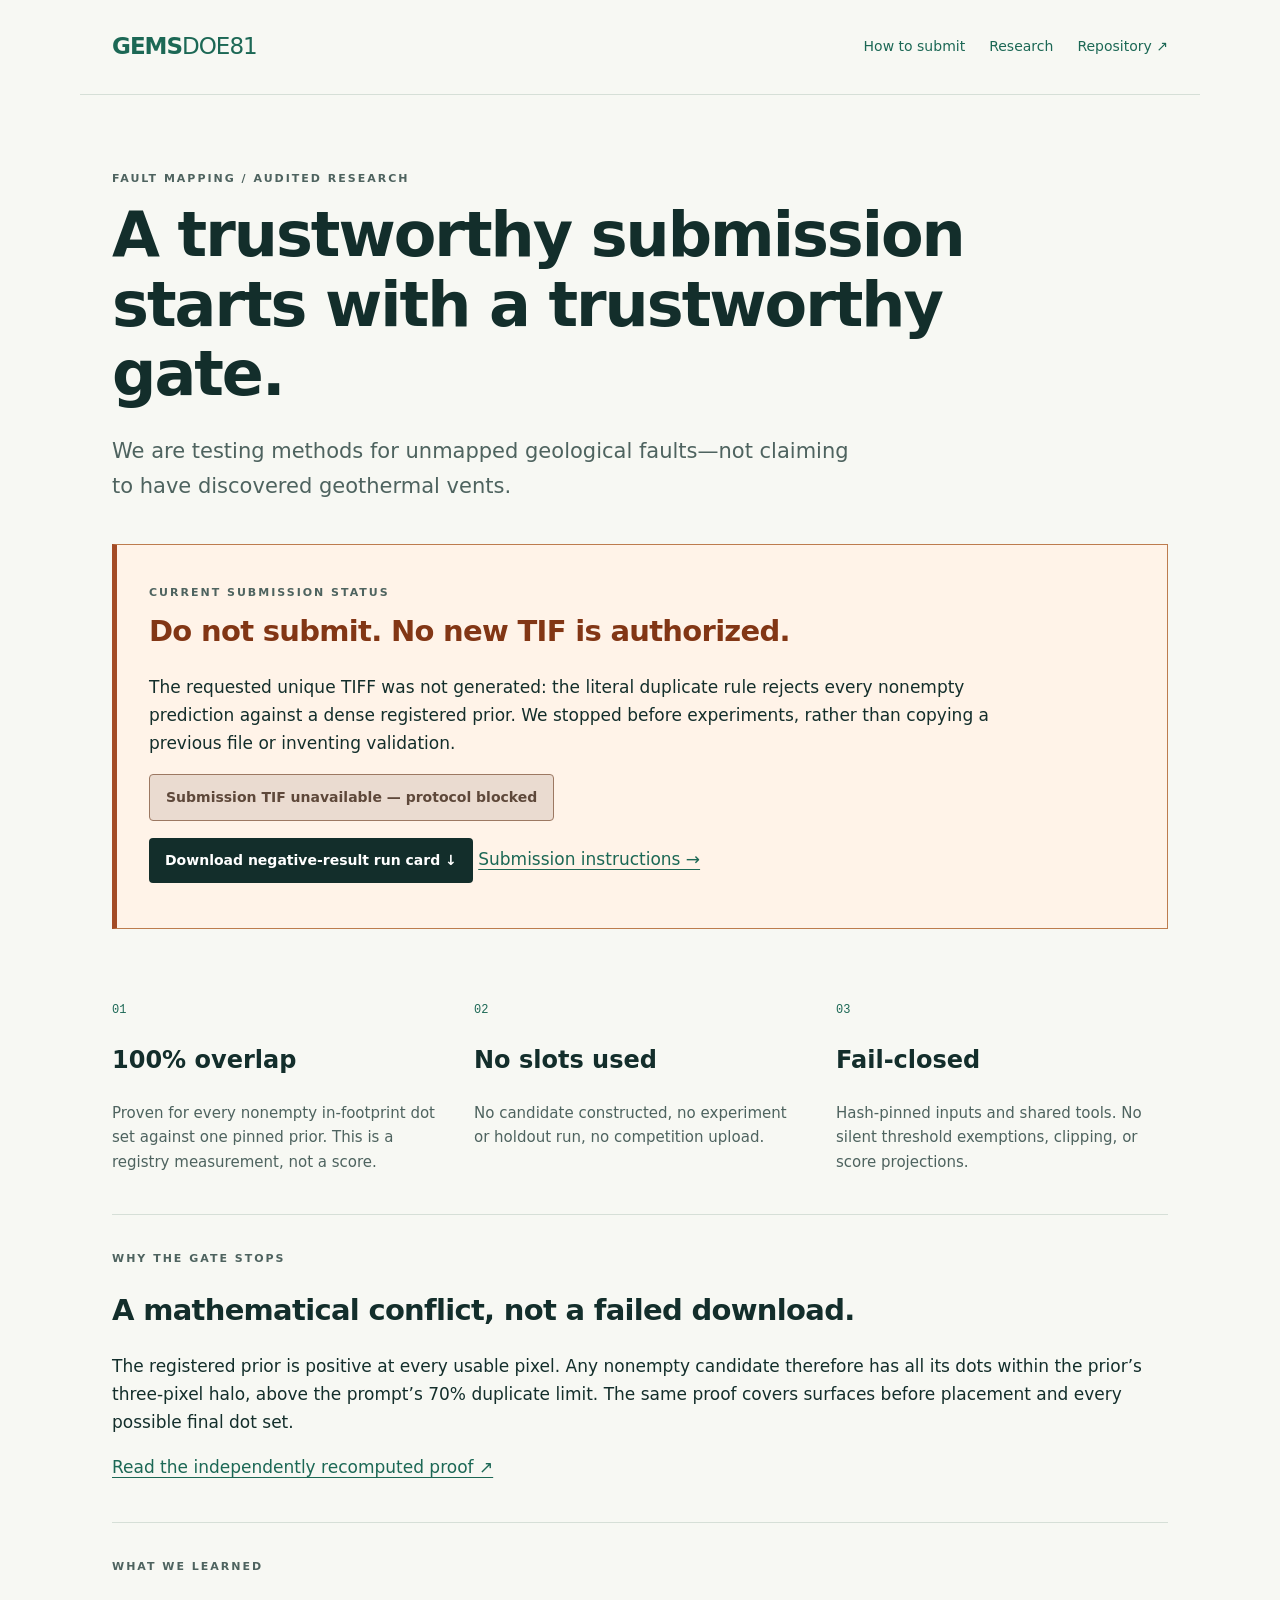
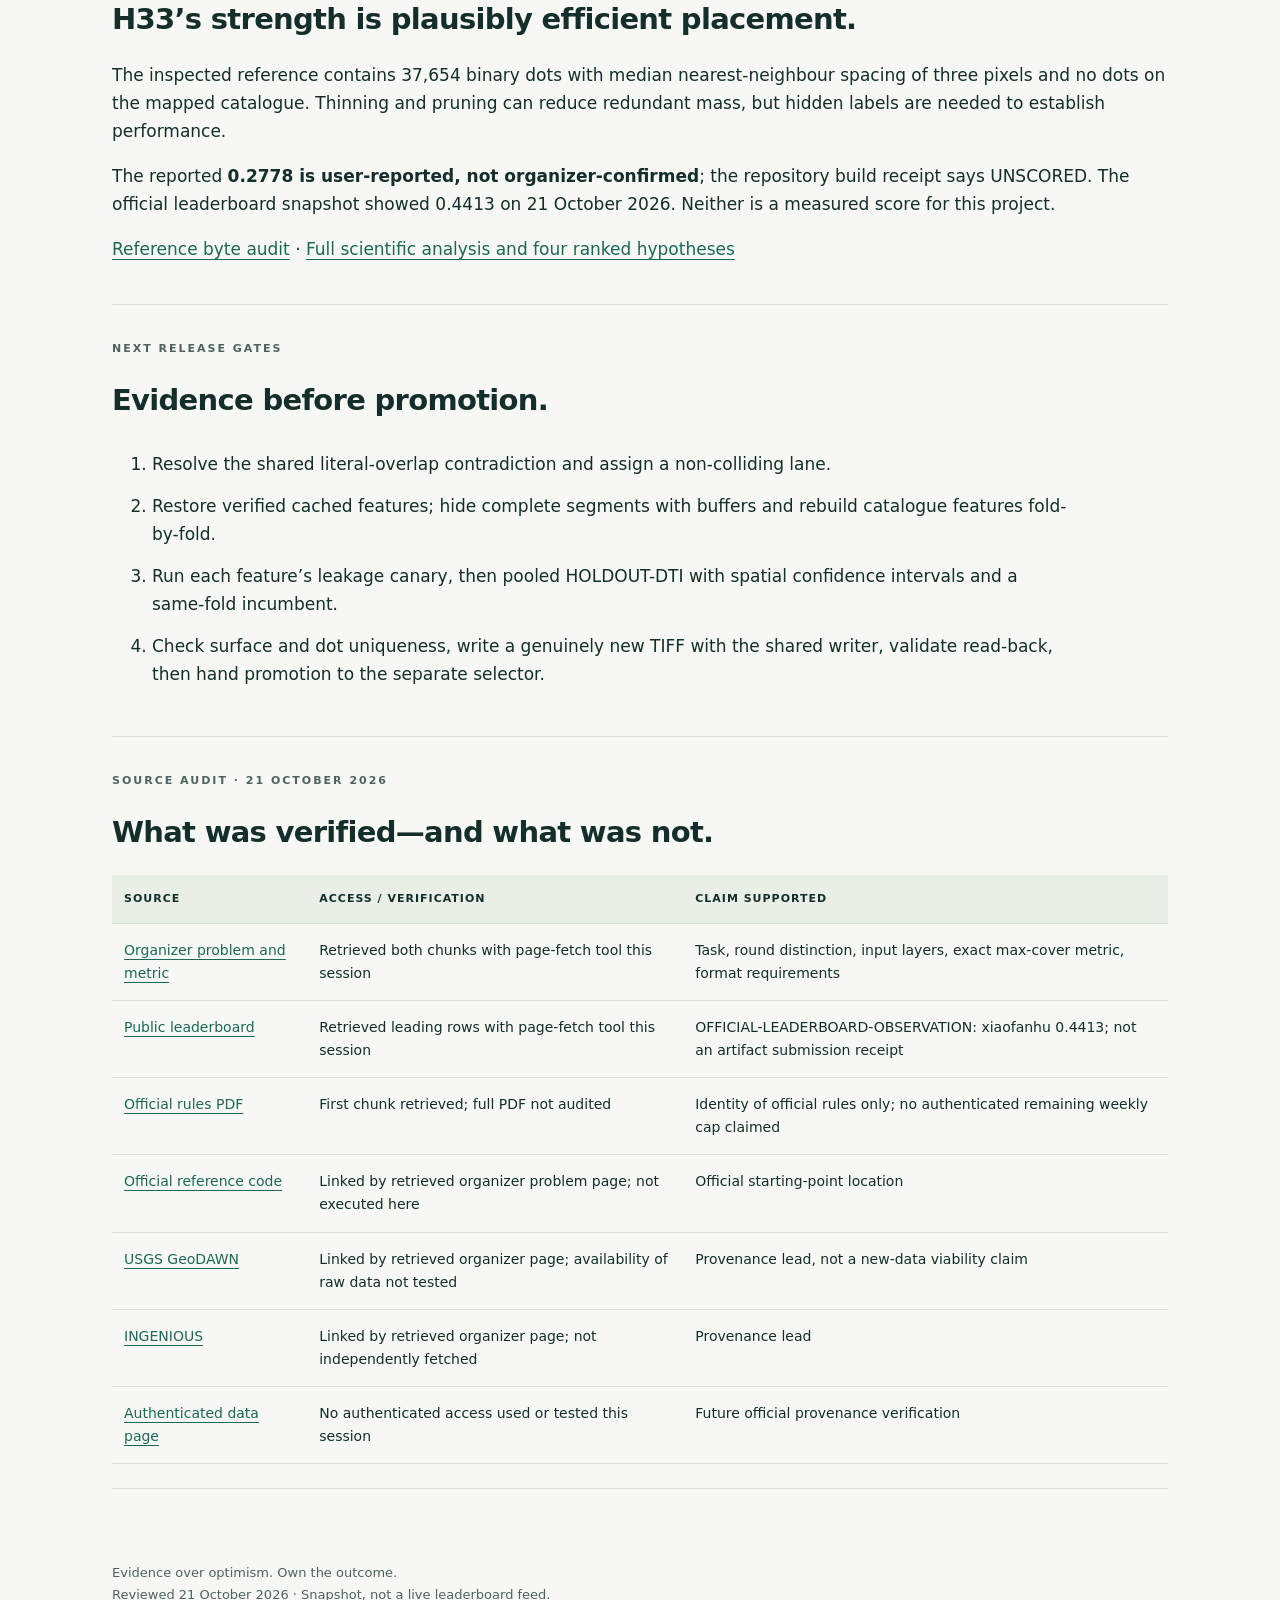
==== index.html @ 8469fa04 "Add verified registry stop proof, H33 audit, and fail-closed submission site Co-authored-by: arena-a" ====
<!doctype html><html lang="en"><meta charset="utf-8"><meta name="viewport" content="width=device-width,initial-scale=1"><meta http-equiv="refresh" content="0;url=docs/index.html"><title>GEMSDOE81 · Submission audit</title><body><h1>GEMSDOE81</h1><p>Do not submit: no new TIF is authorized.</p><p><a href="docs/index.html">Open the submission audit and executive summary →</a></p></body></html>
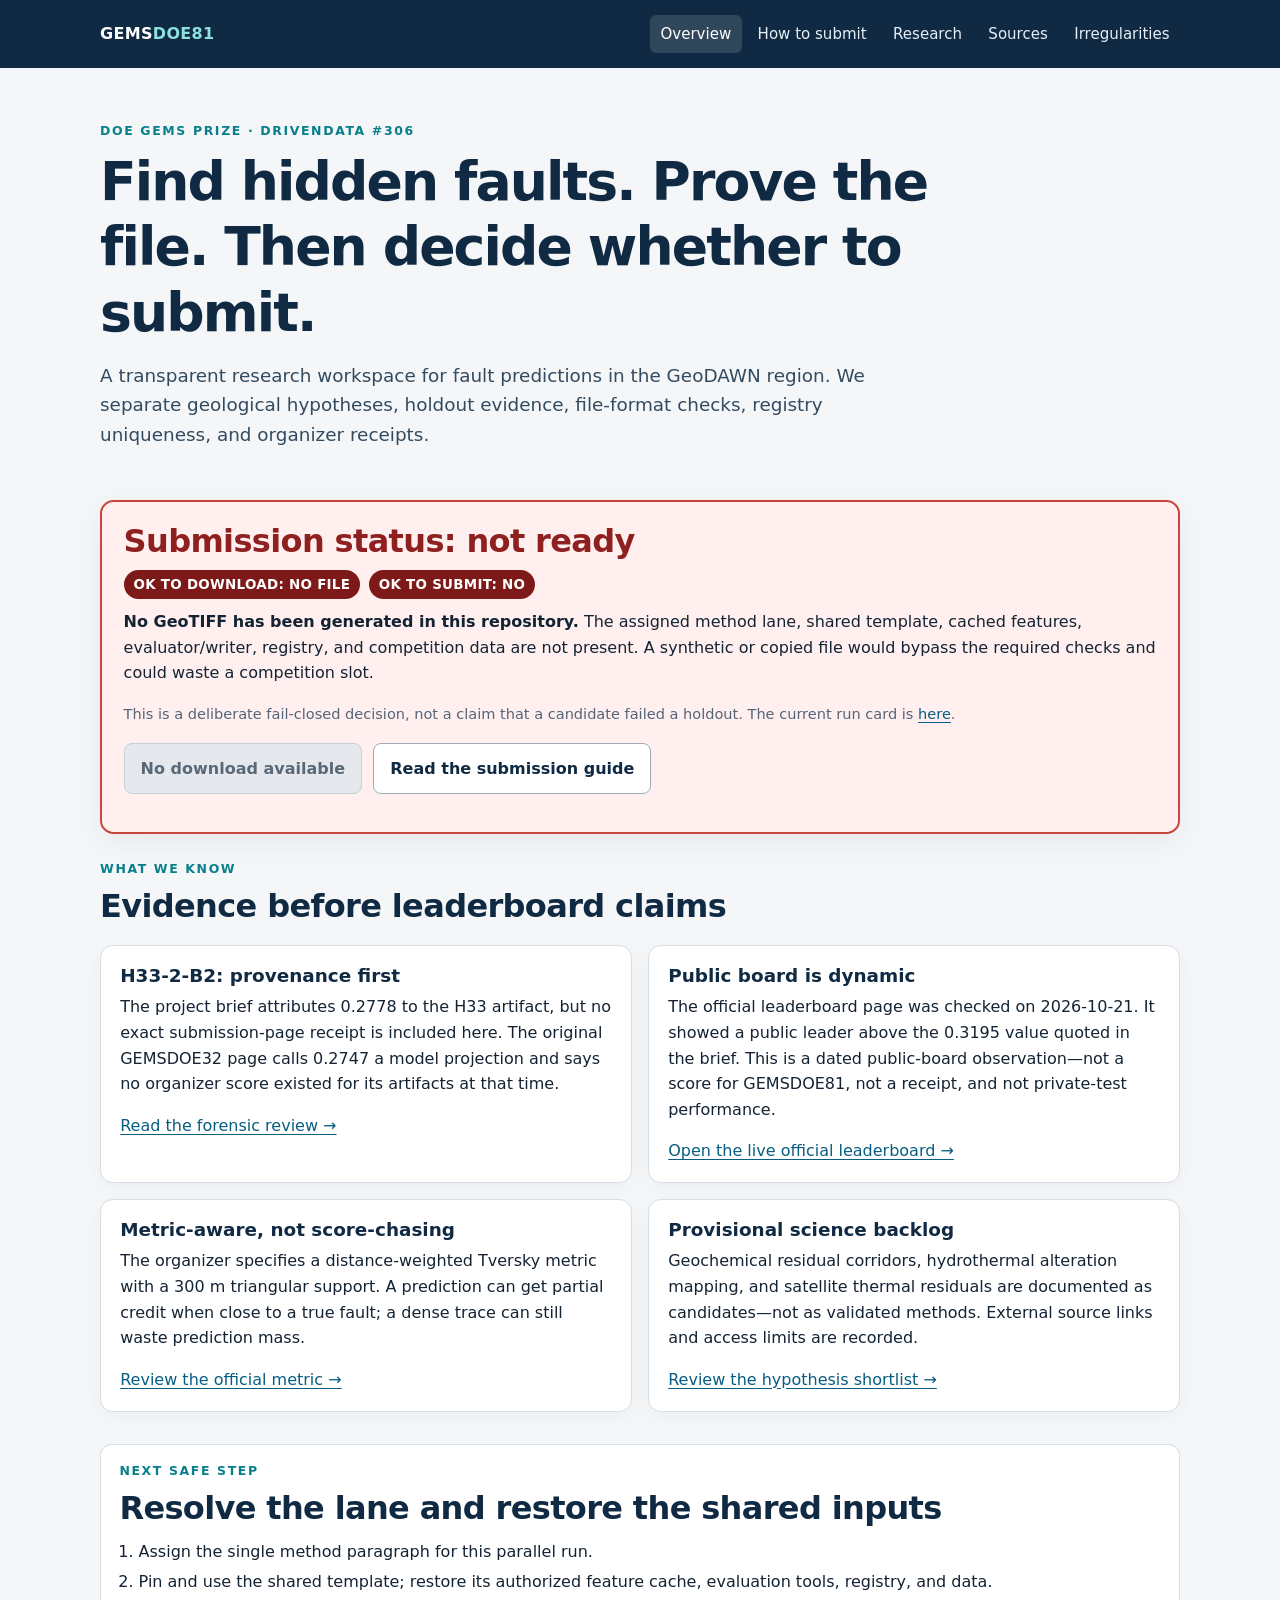
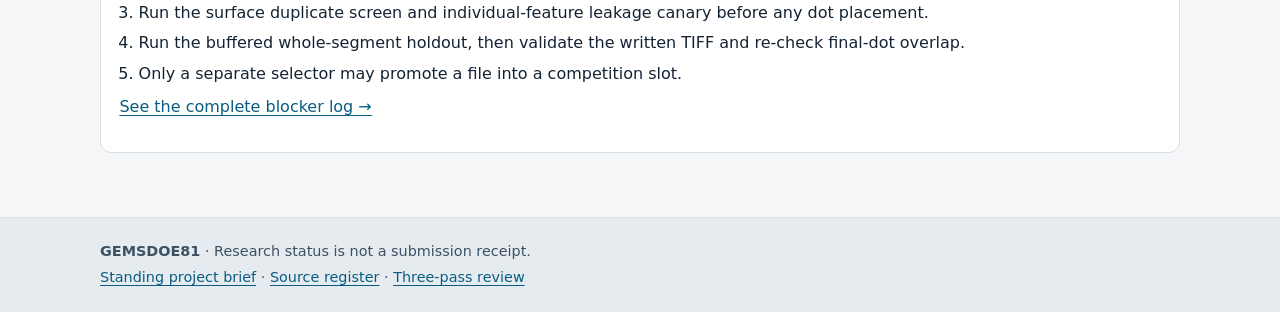
==== commit 7c0374c5: "Add evidence-gated GEMS research site and session review Co-authored-by: arena-agent <297053741+aren" ====
--- a/index.html
+++ b/index.html
@@ -1 +1,92 @@
-<!doctype html><html lang="en"><meta charset="utf-8"><meta name="viewport" content="width=device-width,initial-scale=1"><meta http-equiv="refresh" content="0;url=docs/index.html"><title>GEMSDOE81 · Submission audit</title><body><h1>GEMSDOE81</h1><p>Do not submit: no new TIF is authorized.</p><p><a href="docs/index.html">Open the submission audit and executive summary →</a></p></body></html>
+<!doctype html>
+<html lang="en">
+<head>
+  <meta charset="utf-8">
+  <meta name="viewport" content="width=device-width, initial-scale=1">
+  <meta name="description" content="GEMSDOE81 is an evidence-gated research workspace for the DOE GEMS Prize. Current submission status is clearly stated before any download.">
+  <title>GEMSDOE81 — GEMS Fault Discovery</title>
+  <link rel="stylesheet" href="styles.css">
+</head>
+<body>
+  <a class="skip-link" href="#main">Skip to content</a>
+  <header class="site-header">
+    <div class="header-inner">
+      <a class="brand" href="index.html" aria-label="GEMSDOE81 home">GEMS<span>DOE81</span></a>
+      <nav aria-label="Main navigation">
+        <a href="index.html" aria-current="page">Overview</a>
+        <a href="executive-summary.html">How to submit</a>
+        <a href="research.html">Research</a>
+        <a href="sources.html">Sources</a>
+        <a href="irregularities.html">Irregularities</a>
+      </nav>
+    </div>
+  </header>
+  <main id="main">
+    <section class="hero">
+      <p class="eyebrow">DOE GEMS Prize · DrivenData #306</p>
+      <h1>Find hidden faults. Prove the file. Then decide whether to submit.</h1>
+      <p class="lede">A transparent research workspace for fault predictions in the GeoDAWN region. We separate geological hypotheses, holdout evidence, file-format checks, registry uniqueness, and organizer receipts.</p>
+    </section>
+
+    <section class="status-panel" aria-labelledby="status-heading">
+      <h2 id="status-heading">Submission status: not ready</h2>
+      <div class="status-line">
+        <span class="status-pill">OK TO DOWNLOAD: NO FILE</span>
+        <span class="status-pill">OK TO SUBMIT: NO</span>
+      </div>
+      <p><strong>No GeoTIFF has been generated in this repository.</strong> The assigned method lane, shared template, cached features, evaluator/writer, registry, and competition data are not present. A synthetic or copied file would bypass the required checks and could waste a competition slot.</p>
+      <p class="small">This is a deliberate fail-closed decision, not a claim that a candidate failed a holdout. The current run card is <a href="evidence/run_card.json">here</a>.</p>
+      <div class="action-row">
+        <span class="button disabled" aria-disabled="true">No download available</span>
+        <a class="button secondary" href="executive-summary.html">Read the submission guide</a>
+      </div>
+    </section>
+
+    <section aria-labelledby="why-heading">
+      <p class="eyebrow">What we know</p>
+      <h2 id="why-heading">Evidence before leaderboard claims</h2>
+      <div class="grid">
+        <article class="card">
+          <h3>H33-2-B2: provenance first</h3>
+          <p>The project brief attributes 0.2778 to the H33 artifact, but no exact submission-page receipt is included here. The original GEMSDOE32 page calls 0.2747 a model projection and says no organizer score existed for its artifacts at that time.</p>
+          <p><a href="research.html#h33">Read the forensic review →</a></p>
+        </article>
+        <article class="card">
+          <h3>Public board is dynamic</h3>
+          <p>The official leaderboard page was checked on 2026-10-21. It showed a public leader above the 0.3195 value quoted in the brief. This is a dated public-board observation—not a score for GEMSDOE81, not a receipt, and not private-test performance.</p>
+          <p><a href="https://www.drivendata.org/competitions/306/competition-doe-gems/leaderboard/">Open the live official leaderboard →</a></p>
+        </article>
+        <article class="card">
+          <h3>Metric-aware, not score-chasing</h3>
+          <p>The organizer specifies a distance-weighted Tversky metric with a 300 m triangular support. A prediction can get partial credit when close to a true fault; a dense trace can still waste prediction mass.</p>
+          <p><a href="https://www.drivendata.org/competitions/306/competition-doe-gems/page/967/#performance-metric">Review the official metric →</a></p>
+        </article>
+        <article class="card">
+          <h3>Provisional science backlog</h3>
+          <p>Geochemical residual corridors, hydrothermal alteration mapping, and satellite thermal residuals are documented as candidates—not as validated methods. External source links and access limits are recorded.</p>
+          <p><a href="research.html#hypotheses">Review the hypothesis shortlist →</a></p>
+        </article>
+      </div>
+    </section>
+
+    <section class="callout" aria-labelledby="next-heading">
+      <p class="eyebrow">Next safe step</p>
+      <h2 id="next-heading">Resolve the lane and restore the shared inputs</h2>
+      <ol class="list-tight">
+        <li>Assign the single method paragraph for this parallel run.</li>
+        <li>Pin and use the shared template; restore its authorized feature cache, evaluation tools, registry, and data.</li>
+        <li>Run the surface duplicate screen and individual-feature leakage canary before any dot placement.</li>
+        <li>Run the buffered whole-segment holdout, then validate the written TIFF and re-check final-dot overlap.</li>
+        <li>Only a separate selector may promote a file into a competition slot.</li>
+      </ol>
+      <p><a href="irregularities.html">See the complete blocker log →</a></p>
+    </section>
+  </main>
+  <footer class="site-footer">
+    <div class="site-footer-inner">
+      <p><strong>GEMSDOE81</strong> · Research status is not a submission receipt.</p>
+      <p><a href="PROMPT.md">Standing project brief</a> · <a href="docs/sources.md">Source register</a> · <a href="docs/review.md">Three-pass review</a></p>
+    </div>
+  </footer>
+</body>
+</html>
--- a/styles.css
+++ b/styles.css
@@ -0,0 +1,89 @@
+:root {
+  color-scheme: light;
+  --ink: #142333;
+  --muted: #536579;
+  --paper: #f4f6f8;
+  --card: #ffffff;
+  --line: #d6dee6;
+  --navy: #102a43;
+  --teal: #087f8c;
+  --amber: #8a4b08;
+  --amber-bg: #fff2d7;
+  --red: #8f2020;
+  --red-bg: #fff0ef;
+  --green: #126344;
+  --green-bg: #e8f6ef;
+  --focus: #f2b544;
+  font-family: Inter, ui-sans-serif, system-ui, -apple-system, BlinkMacSystemFont, "Segoe UI", sans-serif;
+}
+
+* { box-sizing: border-box; }
+html { scroll-behavior: smooth; }
+body { margin: 0; background: var(--paper); color: var(--ink); line-height: 1.6; }
+a { color: #075d82; text-underline-offset: 0.18em; }
+a:hover { color: #003d5b; }
+a:focus-visible, button:focus-visible { outline: 3px solid var(--focus); outline-offset: 3px; }
+.skip-link { position: absolute; left: -9999px; top: 1rem; z-index: 20; background: white; padding: .6rem 1rem; }
+.skip-link:focus { left: 1rem; }
+.site-header { background: var(--navy); color: white; }
+.header-inner, main, .site-footer-inner { width: min(1080px, calc(100% - 2rem)); margin: 0 auto; }
+.header-inner { min-height: 68px; display: flex; gap: 1.5rem; align-items: center; justify-content: space-between; flex-wrap: wrap; padding: .65rem 0; }
+.brand { color: white; text-decoration: none; font-weight: 800; letter-spacing: .02em; }
+.brand span { color: #8ce0dd; }
+nav { display: flex; gap: .35rem; flex-wrap: wrap; }
+nav a { color: #e5eef6; padding: .42rem .65rem; border-radius: .4rem; text-decoration: none; font-size: .94rem; }
+nav a:hover, nav a[aria-current="page"] { color: white; background: rgba(255,255,255,.13); }
+main { padding: 2rem 0 4rem; }
+.breadcrumb { color: var(--muted); font-size: .92rem; margin: 0 0 1rem; }
+.eyebrow { color: var(--teal); font-size: .78rem; font-weight: 800; letter-spacing: .13em; text-transform: uppercase; margin: 0 0 .5rem; }
+h1, h2, h3 { line-height: 1.22; color: var(--navy); }
+h1 { font-size: clamp(2.1rem, 5vw, 3.35rem); margin: 0 0 1rem; max-width: 900px; letter-spacing: -.035em; }
+h2 { font-size: clamp(1.4rem, 3vw, 2rem); margin: 0 0 .7rem; letter-spacing: -.02em; }
+h3 { font-size: 1.15rem; margin: 0 0 .45rem; }
+p { margin: .45rem 0 1rem; }
+.lede { color: #334b60; max-width: 790px; font-size: 1.15rem; }
+.hero { padding: 1.3rem 0 1rem; }
+.status-panel { border: 2px solid #c8453b; background: var(--red-bg); border-radius: .85rem; padding: 1.2rem 1.35rem; margin: 1.2rem 0 1.6rem; box-shadow: 0 8px 28px rgba(20,35,51,.06); }
+.status-panel h2 { color: var(--red); margin: 0 0 .55rem; }
+.status-line { display: flex; align-items: center; flex-wrap: wrap; gap: .55rem; margin: .6rem 0; }
+.status-pill { display: inline-block; padding: .24rem .62rem; border-radius: 999px; background: #7d1919; color: white; font-size: .84rem; font-weight: 800; letter-spacing: .02em; }
+.status-pill.neutral { background: #40576b; }
+.status-pill.good { background: var(--green); }
+.grid { display: grid; grid-template-columns: repeat(12, 1fr); gap: 1rem; margin: 1.2rem 0 2rem; }
+.card { grid-column: span 6; background: var(--card); border: 1px solid var(--line); border-radius: .8rem; padding: 1.15rem 1.2rem; box-shadow: 0 5px 18px rgba(20,35,51,.035); }
+.card.wide { grid-column: span 12; }
+.card.third { grid-column: span 4; }
+.card p:last-child, .card ul:last-child { margin-bottom: 0; }
+.notice { border-left: 5px solid var(--amber); background: var(--amber-bg); color: #51300c; padding: .9rem 1rem; border-radius: .25rem .65rem .65rem .25rem; margin: 1rem 0; }
+.notice p:last-child { margin-bottom: 0; }
+.action-row { display: flex; gap: .7rem; flex-wrap: wrap; margin: 1.15rem 0; }
+.button { display: inline-flex; align-items: center; gap: .5rem; text-decoration: none; border-radius: .5rem; padding: .72rem 1rem; background: var(--teal); color: white; font-weight: 750; border: 1px solid var(--teal); }
+.button:hover { color: white; background: #056671; }
+.button.secondary { color: var(--navy); background: white; border-color: #9eacba; }
+.button.secondary:hover { background: #eaf0f5; color: var(--navy); }
+.button.disabled { color: #596977; background: #e5e9ed; border-color: #c8d0d7; cursor: not-allowed; }
+.list-tight { padding-left: 1.2rem; margin: .5rem 0; }
+.list-tight li { margin: .3rem 0; }
+.tag { display: inline-block; color: #29465c; background: #e7eef4; border-radius: 999px; padding: .16rem .55rem; margin: .12rem .2rem .12rem 0; font-size: .82rem; font-weight: 650; }
+.table-wrap { overflow-x: auto; margin: 1rem 0; border: 1px solid var(--line); border-radius: .65rem; background: white; }
+table { width: 100%; border-collapse: collapse; min-width: 650px; }
+th, td { text-align: left; vertical-align: top; padding: .75rem .82rem; border-bottom: 1px solid var(--line); }
+th { background: #eaf0f5; color: var(--navy); font-size: .9rem; }
+tr:last-child td { border-bottom: 0; }
+code, pre { font-family: ui-monospace, SFMono-Regular, Menlo, Consolas, monospace; }
+code { font-size: .92em; background: #e9eef2; padding: .08rem .25rem; border-radius: .2rem; }
+pre { overflow-x: auto; padding: 1rem; border-radius: .6rem; background: #12283a; color: #eef6fc; }
+.small { color: var(--muted); font-size: .91rem; }
+.source-list li { margin: .65rem 0; }
+.callout { padding: 1rem 1.15rem; border: 1px solid var(--line); border-radius: .7rem; background: white; }
+.divider { border: 0; border-top: 1px solid var(--line); margin: 2rem 0; }
+.site-footer { background: #e6ebef; color: #3c5164; border-top: 1px solid var(--line); padding: 1.2rem 0; font-size: .9rem; }
+.site-footer p { margin: .2rem 0; }
+@media (max-width: 760px) {
+  .card, .card.third { grid-column: span 12; }
+  .header-inner { align-items: flex-start; flex-direction: column; gap: .4rem; }
+  nav { gap: .1rem; }
+  nav a { padding: .35rem .5rem; }
+  main { padding-top: 1.25rem; }
+}
+@media (prefers-reduced-motion: reduce) { html { scroll-behavior: auto; } }
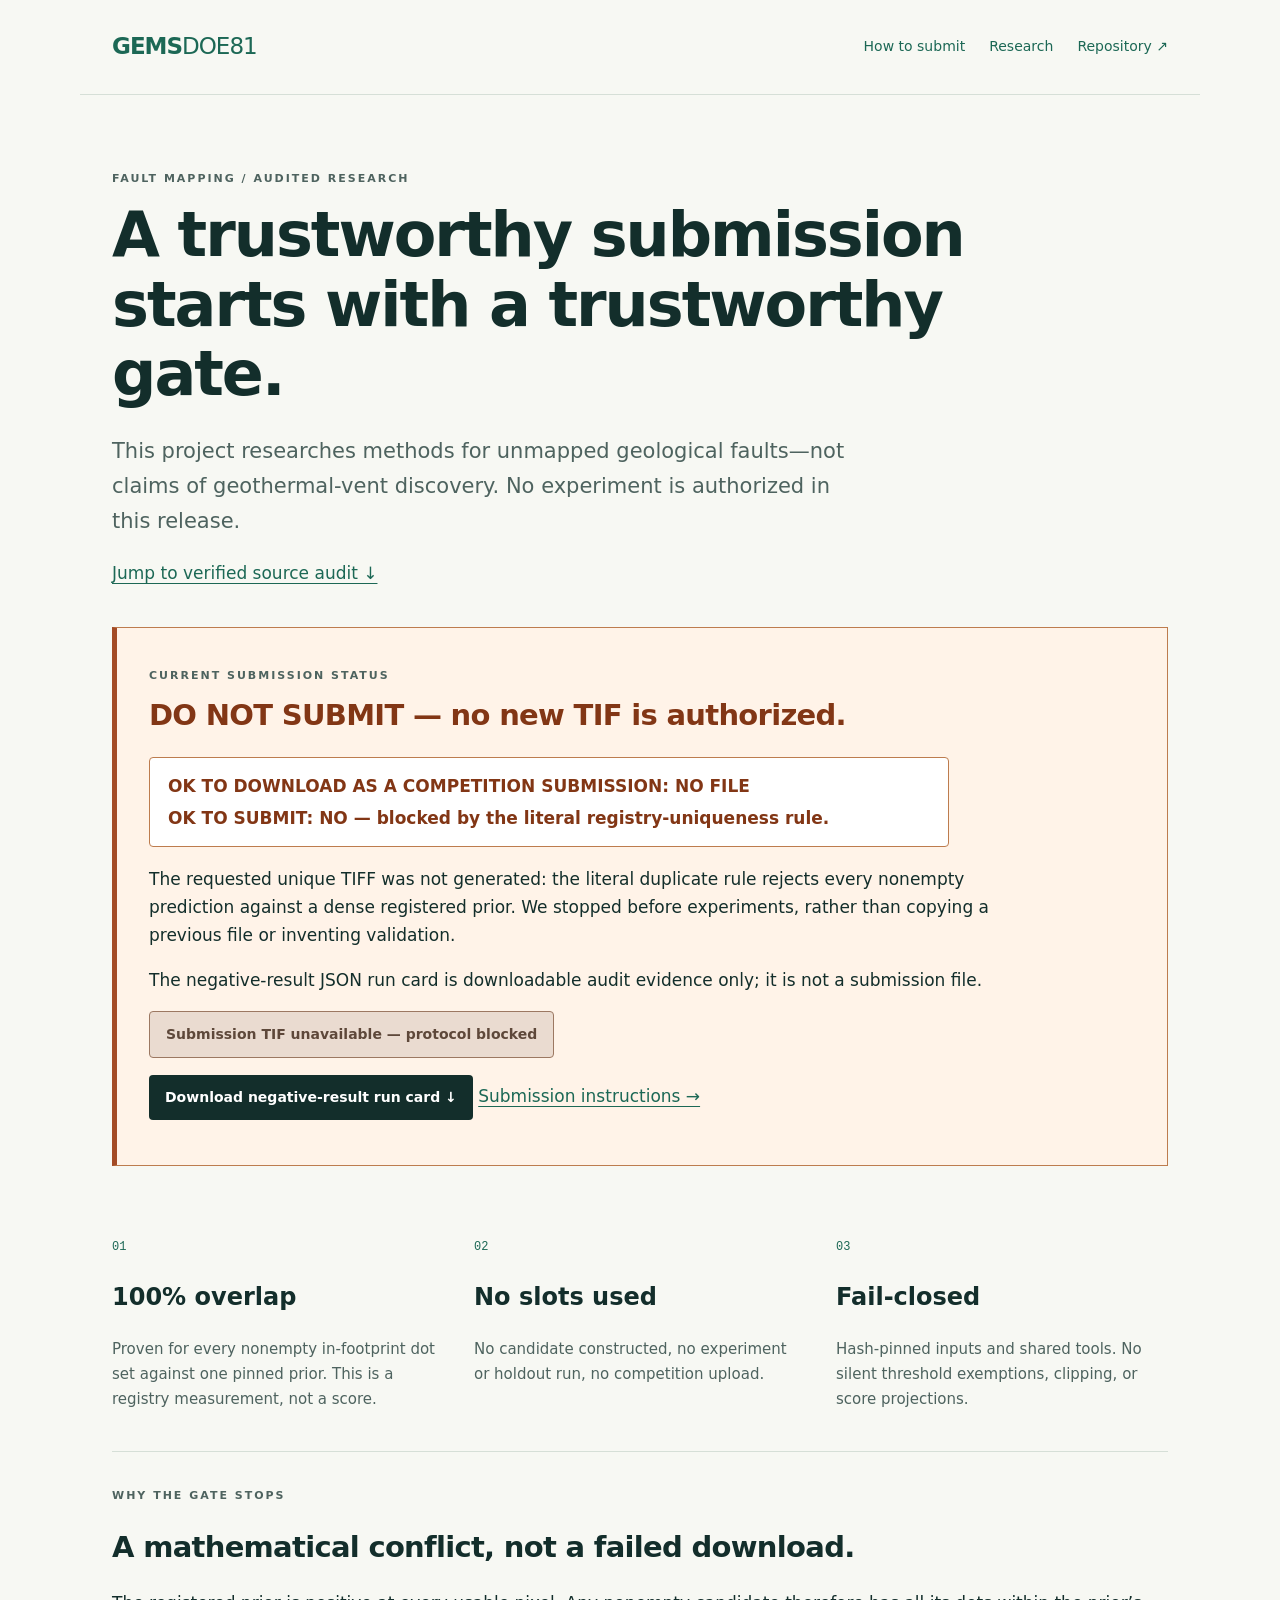
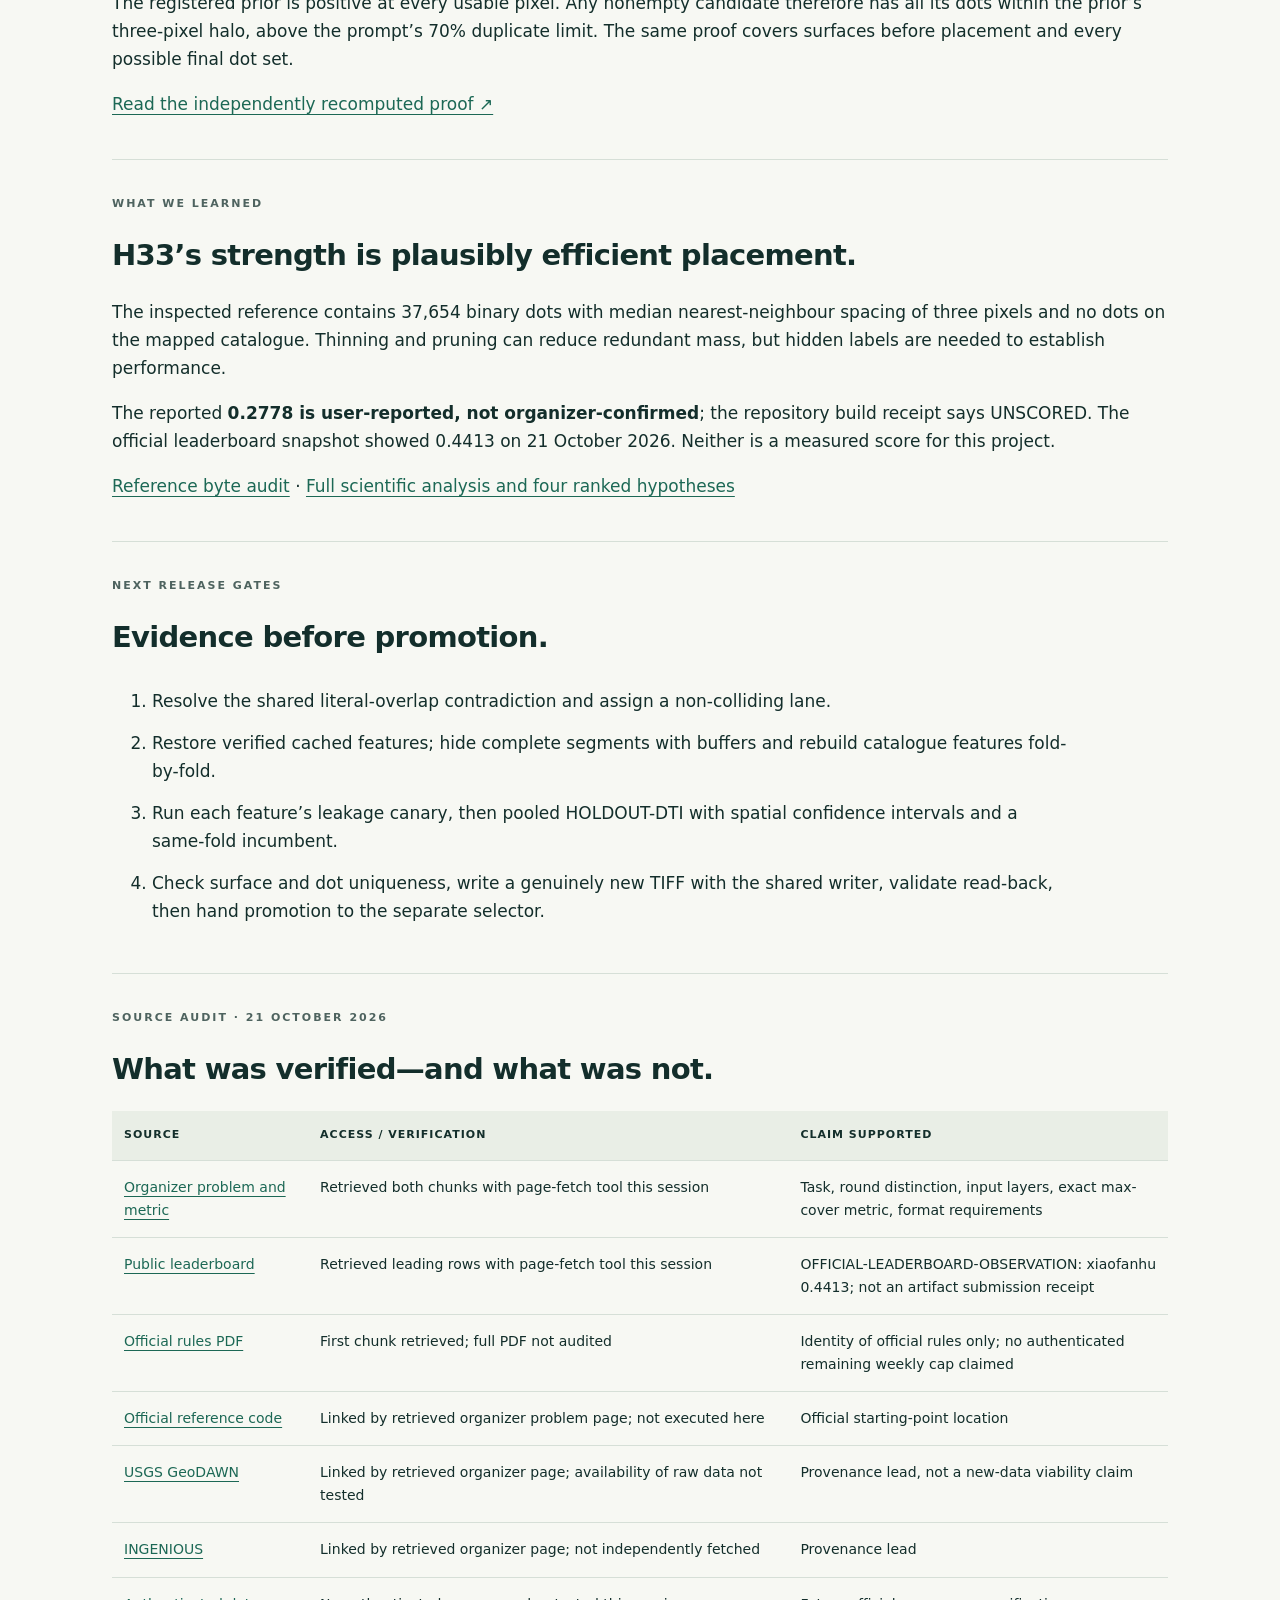
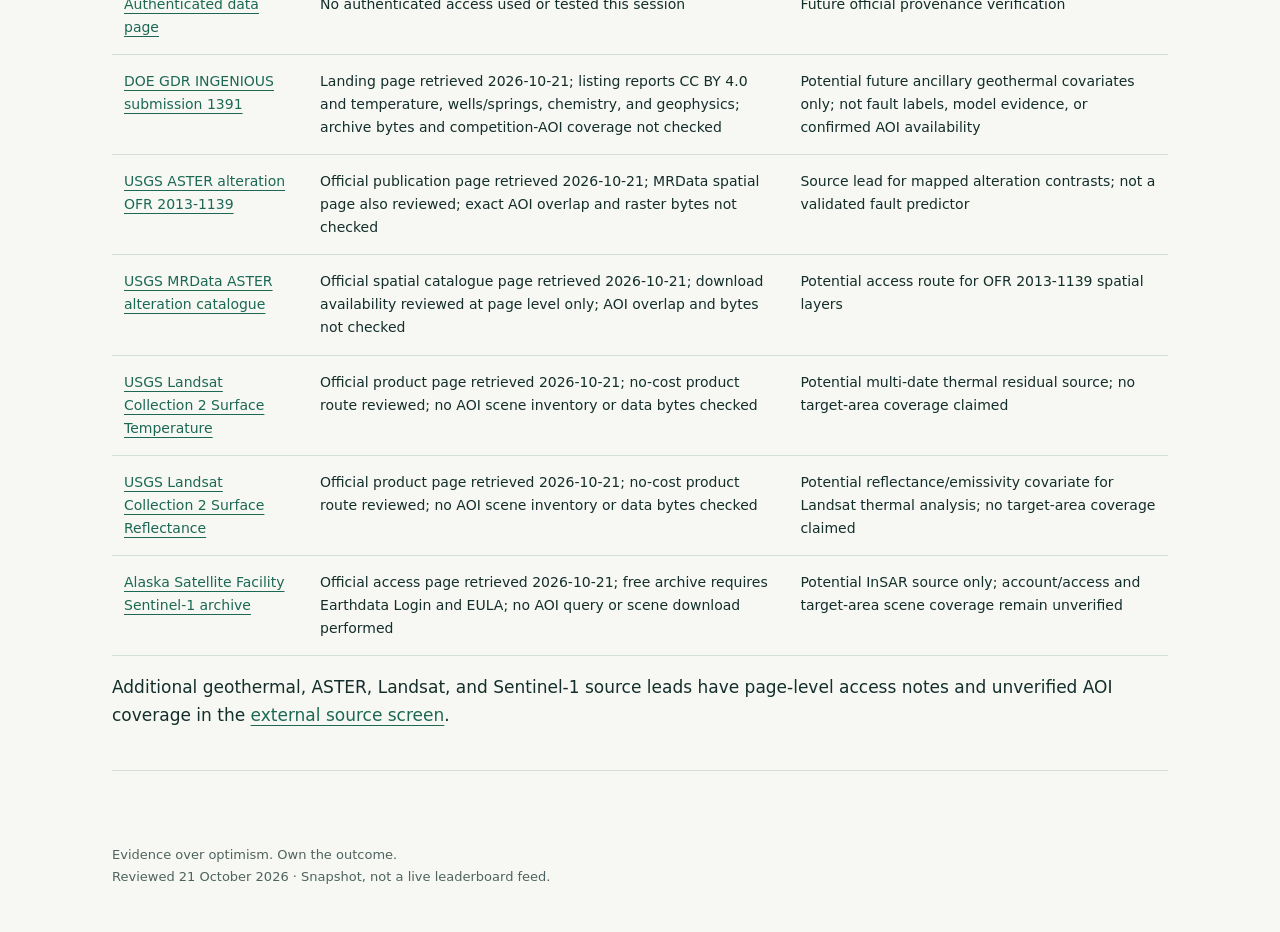
==== commit 3e331dff: "Merge remote-tracking branch 'origin/main' into arena/031d34fb-gemsdoe81 # Conflicts: #	.gitignore #" ====
--- a/index.html
+++ b/index.html
@@ -1,92 +1 @@
-<!doctype html>
-<html lang="en">
-<head>
-  <meta charset="utf-8">
-  <meta name="viewport" content="width=device-width, initial-scale=1">
-  <meta name="description" content="GEMSDOE81 is an evidence-gated research workspace for the DOE GEMS Prize. Current submission status is clearly stated before any download.">
-  <title>GEMSDOE81 — GEMS Fault Discovery</title>
-  <link rel="stylesheet" href="styles.css">
-</head>
-<body>
-  <a class="skip-link" href="#main">Skip to content</a>
-  <header class="site-header">
-    <div class="header-inner">
-      <a class="brand" href="index.html" aria-label="GEMSDOE81 home">GEMS<span>DOE81</span></a>
-      <nav aria-label="Main navigation">
-        <a href="index.html" aria-current="page">Overview</a>
-        <a href="executive-summary.html">How to submit</a>
-        <a href="research.html">Research</a>
-        <a href="sources.html">Sources</a>
-        <a href="irregularities.html">Irregularities</a>
-      </nav>
-    </div>
-  </header>
-  <main id="main">
-    <section class="hero">
-      <p class="eyebrow">DOE GEMS Prize · DrivenData #306</p>
-      <h1>Find hidden faults. Prove the file. Then decide whether to submit.</h1>
-      <p class="lede">A transparent research workspace for fault predictions in the GeoDAWN region. We separate geological hypotheses, holdout evidence, file-format checks, registry uniqueness, and organizer receipts.</p>
-    </section>
-
-    <section class="status-panel" aria-labelledby="status-heading">
-      <h2 id="status-heading">Submission status: not ready</h2>
-      <div class="status-line">
-        <span class="status-pill">OK TO DOWNLOAD: NO FILE</span>
-        <span class="status-pill">OK TO SUBMIT: NO</span>
-      </div>
-      <p><strong>No GeoTIFF has been generated in this repository.</strong> The assigned method lane, shared template, cached features, evaluator/writer, registry, and competition data are not present. A synthetic or copied file would bypass the required checks and could waste a competition slot.</p>
-      <p class="small">This is a deliberate fail-closed decision, not a claim that a candidate failed a holdout. The current run card is <a href="evidence/run_card.json">here</a>.</p>
-      <div class="action-row">
-        <span class="button disabled" aria-disabled="true">No download available</span>
-        <a class="button secondary" href="executive-summary.html">Read the submission guide</a>
-      </div>
-    </section>
-
-    <section aria-labelledby="why-heading">
-      <p class="eyebrow">What we know</p>
-      <h2 id="why-heading">Evidence before leaderboard claims</h2>
-      <div class="grid">
-        <article class="card">
-          <h3>H33-2-B2: provenance first</h3>
-          <p>The project brief attributes 0.2778 to the H33 artifact, but no exact submission-page receipt is included here. The original GEMSDOE32 page calls 0.2747 a model projection and says no organizer score existed for its artifacts at that time.</p>
-          <p><a href="research.html#h33">Read the forensic review →</a></p>
-        </article>
-        <article class="card">
-          <h3>Public board is dynamic</h3>
-          <p>The official leaderboard page was checked on 2026-10-21. It showed a public leader above the 0.3195 value quoted in the brief. This is a dated public-board observation—not a score for GEMSDOE81, not a receipt, and not private-test performance.</p>
-          <p><a href="https://www.drivendata.org/competitions/306/competition-doe-gems/leaderboard/">Open the live official leaderboard →</a></p>
-        </article>
-        <article class="card">
-          <h3>Metric-aware, not score-chasing</h3>
-          <p>The organizer specifies a distance-weighted Tversky metric with a 300 m triangular support. A prediction can get partial credit when close to a true fault; a dense trace can still waste prediction mass.</p>
-          <p><a href="https://www.drivendata.org/competitions/306/competition-doe-gems/page/967/#performance-metric">Review the official metric →</a></p>
-        </article>
-        <article class="card">
-          <h3>Provisional science backlog</h3>
-          <p>Geochemical residual corridors, hydrothermal alteration mapping, and satellite thermal residuals are documented as candidates—not as validated methods. External source links and access limits are recorded.</p>
-          <p><a href="research.html#hypotheses">Review the hypothesis shortlist →</a></p>
-        </article>
-      </div>
-    </section>
-
-    <section class="callout" aria-labelledby="next-heading">
-      <p class="eyebrow">Next safe step</p>
-      <h2 id="next-heading">Resolve the lane and restore the shared inputs</h2>
-      <ol class="list-tight">
-        <li>Assign the single method paragraph for this parallel run.</li>
-        <li>Pin and use the shared template; restore its authorized feature cache, evaluation tools, registry, and data.</li>
-        <li>Run the surface duplicate screen and individual-feature leakage canary before any dot placement.</li>
-        <li>Run the buffered whole-segment holdout, then validate the written TIFF and re-check final-dot overlap.</li>
-        <li>Only a separate selector may promote a file into a competition slot.</li>
-      </ol>
-      <p><a href="irregularities.html">See the complete blocker log →</a></p>
-    </section>
-  </main>
-  <footer class="site-footer">
-    <div class="site-footer-inner">
-      <p><strong>GEMSDOE81</strong> · Research status is not a submission receipt.</p>
-      <p><a href="PROMPT.md">Standing project brief</a> · <a href="docs/sources.md">Source register</a> · <a href="docs/review.md">Three-pass review</a></p>
-    </div>
-  </footer>
-</body>
-</html>
+<!doctype html><html lang="en"><meta charset="utf-8"><meta name="viewport" content="width=device-width,initial-scale=1"><meta http-equiv="refresh" content="0;url=docs/index.html"><title>GEMSDOE81 · Submission audit</title><body><h1>GEMSDOE81</h1><p>Do not submit: no new TIF is authorized.</p><p><a href="docs/index.html">Open the submission audit and executive summary →</a></p></body></html>
